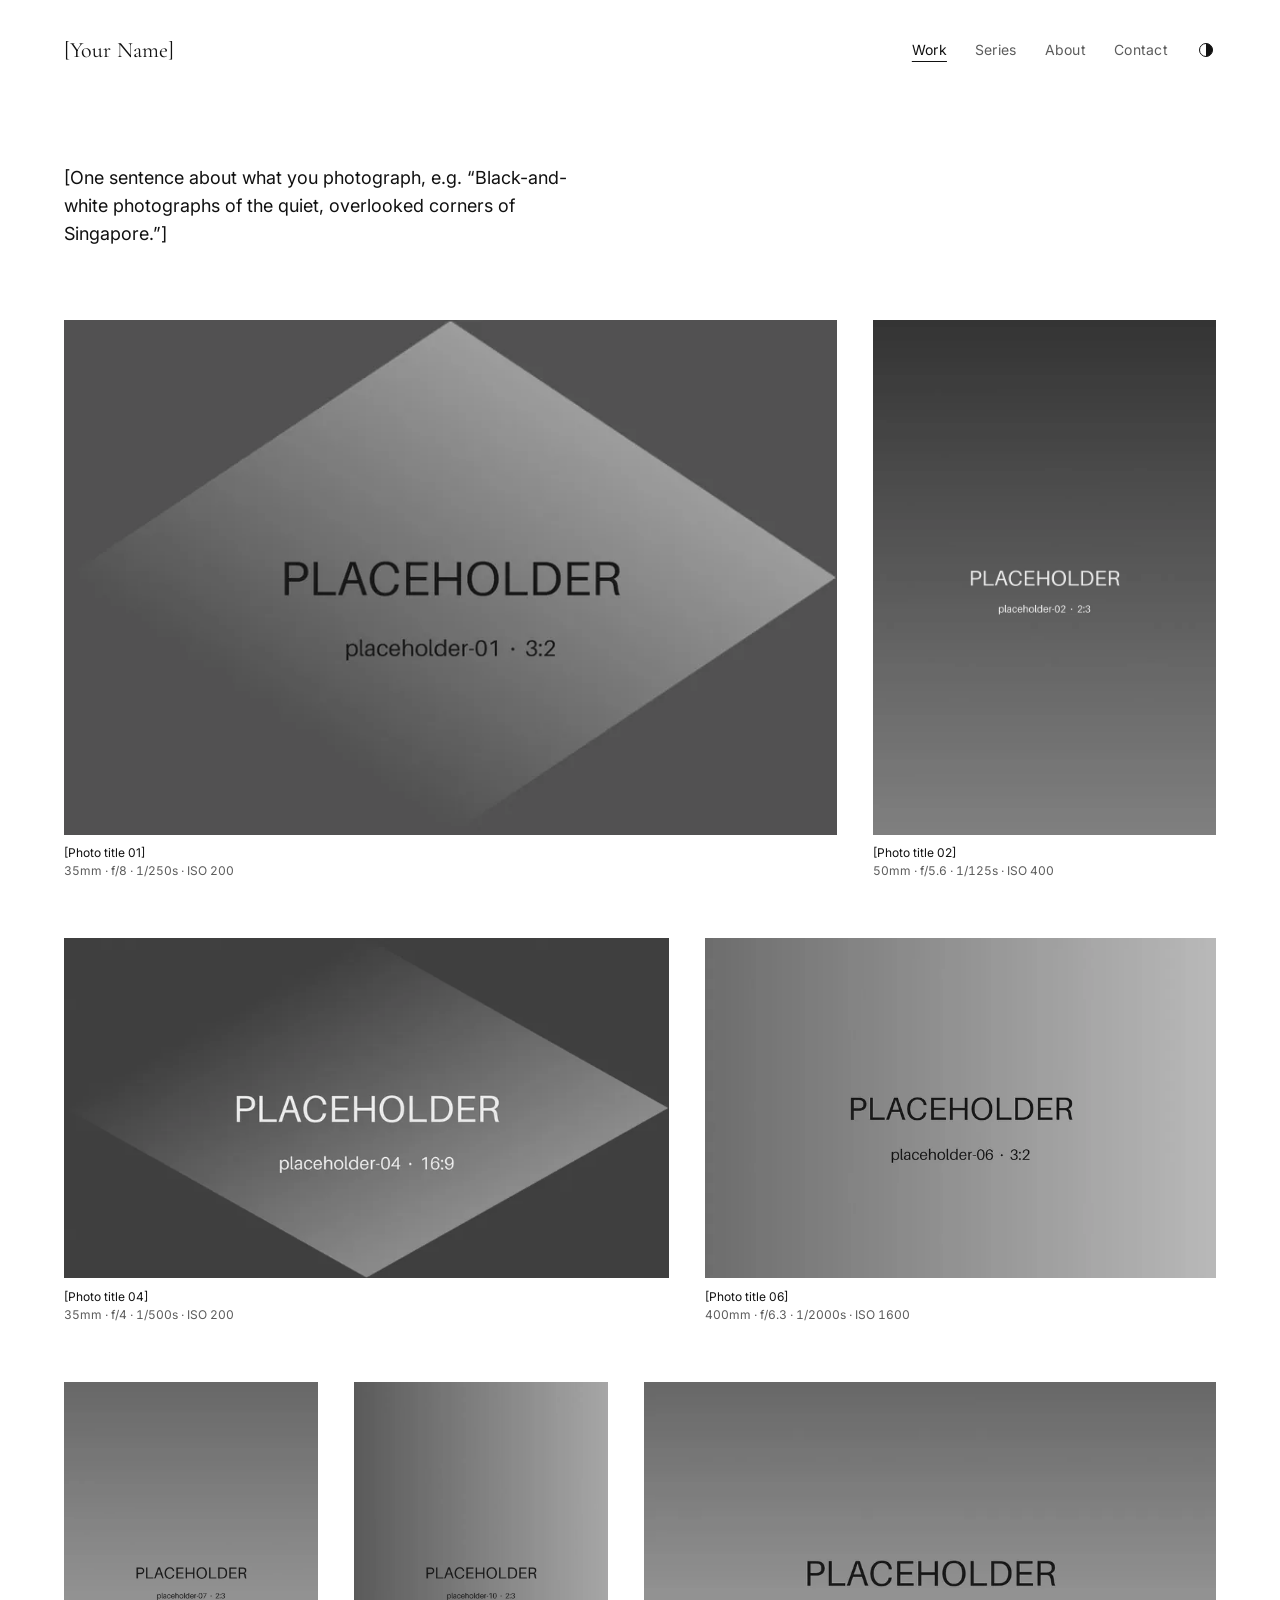
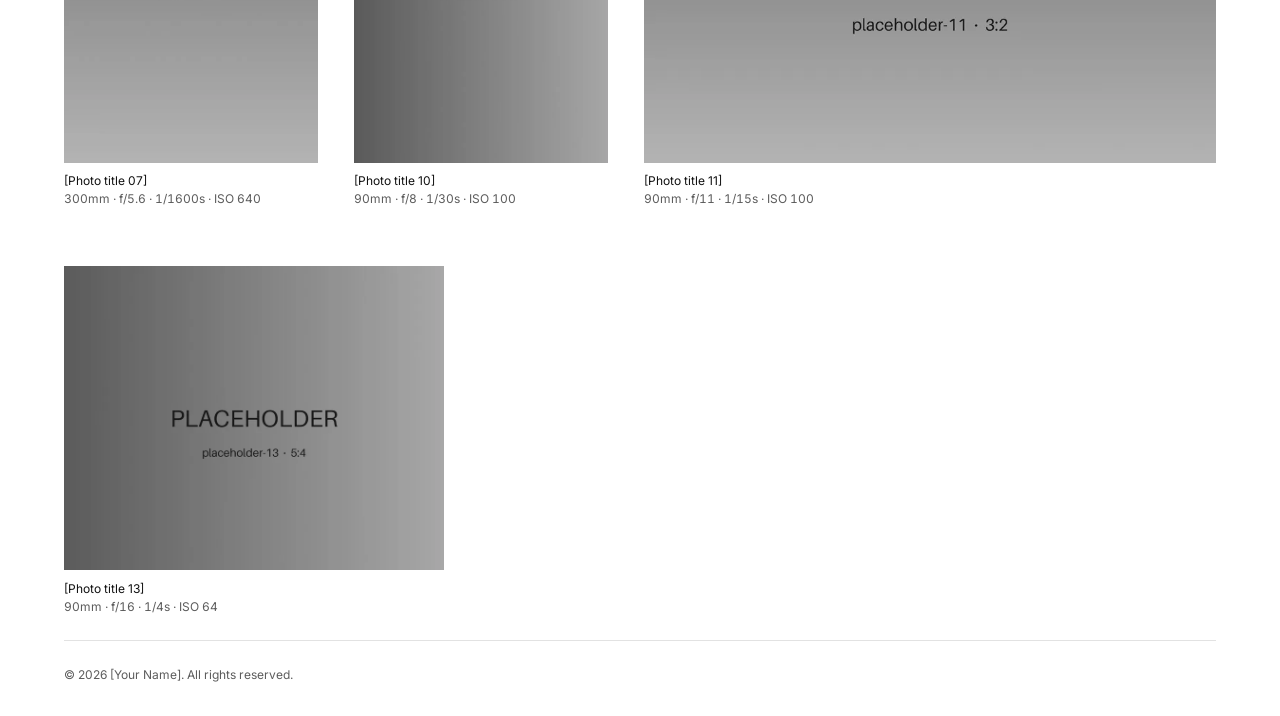
==== index.html @ 297c8e25 "Add design system, pages, gallery grid and lightbox" ====
<!doctype html>
<html lang="en">
<head>
  <meta charset="utf-8">
  <meta name="viewport" content="width=device-width, initial-scale=1, viewport-fit=cover">
  <title>[Your Name] — Photography</title>
  <meta name="description" content="[One sentence about what you photograph.]">
  <meta name="color-scheme" content="light dark">
  <meta name="theme-color" content="#ffffff">
  <link rel="icon" href="assets/favicon.svg" type="image/svg+xml">
  <script>try{var t=localStorage.getItem("theme");if(t)document.documentElement.dataset.theme=t}catch(e){}</script>
  <link rel="preconnect" href="https://fonts.googleapis.com">
  <link rel="preconnect" href="https://fonts.gstatic.com" crossorigin>
  <link rel="stylesheet" href="https://fonts.googleapis.com/css2?family=Cormorant+Garamond:wght@400;500&family=Inter:wght@400;500&display=swap">
  <link rel="stylesheet" href="assets/css/style.css">
  <script type="module" src="assets/js/site.js"></script>
  <script type="module" src="assets/js/gallery.js"></script>
</head>
<body>
  <a class="skip-link" href="#main">Skip to content</a>

  <header class="site-header">
    <h1 class="brand"><a href="./">[Your Name]</a></h1>
    <nav class="site-nav" aria-label="Main">
      <ul>
        <li><a href="./" aria-current="page">Work</a></li>
        <li><a href="series.html">Series</a></li>
        <li><a href="about.html">About</a></li>
        <li><a href="contact.html">Contact</a></li>
      </ul>
    </nav>
    <button class="theme-toggle" type="button" aria-label="Switch theme">
      <svg viewBox="0 0 16 16" aria-hidden="true"><circle cx="8" cy="8" r="6.5" fill="none" stroke="currentColor"/><path d="M8 1.5a6.5 6.5 0 0 1 0 13z" fill="currentColor"/></svg>
    </button>
  </header>

  <main id="main" tabindex="-1">
    <section class="intro" aria-label="Introduction">
      <p class="lead">[One sentence about what you photograph, e.g. “Black-and-white photographs of the quiet, overlooked corners of Singapore.”]</p>
    </section>

    <h2 class="visually-hidden">Selected work</h2>
    <div data-gallery="featured">
      <noscript><p class="grid-status">The gallery needs JavaScript to show the photos.</p></noscript>
    </div>
  </main>

  <footer class="site-footer">
    <p>© <span data-year>2026</span> [Your Name]. All rights reserved.</p>
  </footer>
</body>
</html>
---- assets/css/style.css ----
/* ==========================================================================
   Tokens — strictly black and white. Photos are the only colour on the page.
   ========================================================================== */
:root {
  color-scheme: light;
  --bg: #ffffff;
  --text: #111111;
  --muted: #5c5c5c;      /* 6.6:1 on white */
  --rule: #e2e2e2;       /* hairlines */
  --fill: #f2f2f2;       /* reserved space while an image loads */
  --overlay: #ffffff;    /* lightbox background */

  --serif: "Cormorant Garamond", "Iowan Old Style", "Palatino Linotype", Palatino, Georgia, serif;
  --sans: "Inter", system-ui, -apple-system, "Segoe UI", Roboto, "Helvetica Neue", Arial, sans-serif;

  /* Small, consistent type scale */
  --fs-xs: 0.75rem;     /* 12px captions, meta */
  --fs-sm: 0.875rem;    /* 14px body, nav */
  --fs-md: 1.125rem;    /* 18px lead */
  --fs-lg: 1.75rem;     /* 28px headings (serif) */

  --gutter: 1.25rem;    /* page side margin on phones */
  --gap: 1.25rem;       /* space between photos */
  --row: 15rem;         /* target row height of the photo grid (wider screens) */
  --measure: 34rem;     /* max line length for text */
  --tap: 44px;          /* minimum touch target */
}

@media (prefers-color-scheme: dark) {
  :root:not([data-theme="light"]) {
    color-scheme: dark;
    --bg: #0d0d0d;
    --text: #ececec;
    --muted: #a6a6a6;    /* 8.4:1 on #0d0d0d */
    --rule: #2a2a2a;
    --fill: #1a1a1a;
    --overlay: #0d0d0d;
  }
}
:root[data-theme="dark"] {
  color-scheme: dark;
  --bg: #0d0d0d;
  --text: #ececec;
  --muted: #a6a6a6;
  --rule: #2a2a2a;
  --fill: #1a1a1a;
  --overlay: #0d0d0d;
}

@media (min-width: 40em) {
  :root { --gutter: 2.5rem; --gap: 1.75rem; --fs-lg: 2rem; }
}
@media (min-width: 64em) {
  :root { --gutter: 4rem; --gap: 2.25rem; --row: 19rem; }
}
@media (min-width: 90em) {
  :root { --gutter: 6rem; --row: 22rem; }
}

/* ==========================================================================
   Base
   ========================================================================== */
*, *::before, *::after { box-sizing: border-box; }

html {
  -webkit-text-size-adjust: 100%;
  text-size-adjust: 100%;
}

body {
  margin: 0;
  min-height: 100vh;
  min-height: 100dvh;
  display: flex;
  flex-direction: column;
  background: var(--bg);
  color: var(--text);
  font-family: var(--sans);
  font-size: var(--fs-sm);
  line-height: 1.65;
  font-weight: 400;
  -webkit-font-smoothing: antialiased;
}

img { display: block; max-width: 100%; height: auto; }

h1, h2, h3 {
  margin: 0;
  font-family: var(--serif);
  font-weight: 400;
  line-height: 1.15;
  letter-spacing: 0.005em;
}

p { margin: 0 0 1em; }

a {
  color: inherit;
  text-decoration: underline;
  text-decoration-thickness: 1px;
  text-underline-offset: 0.2em;
}

:focus-visible {
  outline: 2px solid var(--text);
  outline-offset: 3px;
}
:focus:not(:focus-visible) { outline: none; }

::selection { background: var(--text); color: var(--bg); }

.visually-hidden {
  position: absolute !important;
  width: 1px; height: 1px;
  overflow: hidden;
  clip-path: inset(50%);
  white-space: nowrap;
}

.skip-link {
  position: absolute;
  left: var(--gutter);
  top: 0.5rem;
  z-index: 10;
  padding: 0.6rem 0.9rem;
  background: var(--bg);
  border: 1px solid var(--text);
  transform: translateY(-200%);
}
.skip-link:focus { transform: none; }

/* ==========================================================================
   Header, nav, footer
   ========================================================================== */
.site-header {
  display: flex;
  flex-wrap: wrap;
  align-items: center;
  justify-content: space-between;
  gap: 0 1rem;
  padding: 1rem var(--gutter) 0.5rem;
}

.brand {
  margin: 0;
  font-family: var(--serif);
  font-size: 1.375rem;
  font-weight: 400;
  line-height: 1.2;
}
.brand a {
  display: inline-flex;
  align-items: center;
  min-height: var(--tap);
  text-decoration: none;
}

.site-nav {
  order: 3;
  flex-basis: 100%;
  border-top: 1px solid var(--rule);
}
.site-nav ul {
  display: flex;
  gap: 1.25rem;
  margin: 0;
  padding: 0;
  list-style: none;
}
.site-nav a {
  display: inline-flex;
  align-items: center;
  min-height: var(--tap);
  color: var(--muted);
  font-size: var(--fs-sm);
  text-decoration: none;
  letter-spacing: 0.02em;
}
.site-nav a:hover,
.site-nav a[aria-current] { color: var(--text); }
.site-nav a[aria-current] {
  text-decoration: underline;
  text-decoration-thickness: 1px;
  text-underline-offset: 0.45em;
}

.theme-toggle {
  display: inline-grid;
  place-items: center;
  width: var(--tap);
  height: var(--tap);
  margin-right: -0.75rem;   /* align the icon, not the hit area, with the gutter */
  padding: 0;
  border: 0;
  background: none;
  color: var(--text);
  cursor: pointer;
}
.theme-toggle svg { width: 1rem; height: 1rem; }

@media (min-width: 40em) {
  .site-header { padding-top: 1.75rem; padding-bottom: 1.75rem; flex-wrap: nowrap; }
  .site-nav { order: 0; flex-basis: auto; margin-left: auto; border-top: 0; }
  .site-nav ul { gap: 1.75rem; }
}

.site-footer {
  margin-top: auto;
  padding: 1.5rem var(--gutter) 2rem;
  color: var(--muted);
  font-size: var(--fs-xs);
}
.site-footer p {
  margin: 0;
  padding-top: 1.5rem;
  border-top: 1px solid var(--rule);
}

main { padding: 0 var(--gutter); }
main:focus { outline: none; }

/* ==========================================================================
   Page intro (home sentence, series heading, page titles)
   ========================================================================== */
.intro {
  max-width: var(--measure);
  padding: 2.5rem 0 3rem;
}
.intro h1 { font-size: var(--fs-lg); margin-bottom: 0.75rem; }
.intro .lead {
  margin: 0;
  font-size: var(--fs-md);
  line-height: 1.55;
  color: var(--text);
}
.intro .meta { margin: 0.75rem 0 0; color: var(--muted); font-size: var(--fs-xs); letter-spacing: 0.04em; }

@media (min-width: 40em) {
  .intro { padding: 4rem 0 4.5rem; }
}

.eyebrow {
  display: block;
  margin-bottom: 0.5rem;
  color: var(--muted);
  font-family: var(--sans);
  font-size: var(--fs-xs);
  letter-spacing: 0.08em;
  text-transform: uppercase;
}
.eyebrow a { text-decoration: none; }
.eyebrow a:hover { text-decoration: underline; }

/* ==========================================================================
   Photo grid — justified rows: every photo keeps its own shape, never cropped.
   Each tile grows in proportion to its aspect ratio (--ar), so a row of mixed
   portrait and landscape photos ends up with one shared height.
   ========================================================================== */
.grid {
  display: flex;
  flex-wrap: wrap;
  gap: calc(var(--gap) * 1.6) var(--gap);
  margin: 0;
  padding: 0;
  list-style: none;
}
.grid::after { content: ""; flex-grow: 1000000; }  /* stop the last row stretching */

.tile {
  flex: 1 1 100%;  /* phones: one photo per row at full width */
  margin: 0;
}
.tile figure { margin: 0; }

@media (min-width: 40em) {
  .tile { flex: var(--ar) 1 calc(var(--ar) * var(--row)); }
}

.tile a {
  display: block;
  text-decoration: none;
  cursor: zoom-in;
}
.tile a:focus-visible { outline-offset: 4px; }

.photo {
  width: 100%;
  height: auto;
  aspect-ratio: var(--ar);   /* reserves the exact space before the file arrives */
  background: var(--fill);
}

.caption {
  display: block;
  padding-top: 0.6rem;
  font-size: var(--fs-xs);
  line-height: 1.5;
}
.caption .title { display: block; color: var(--text); }
.caption .settings { display: block; color: var(--muted); font-variant-numeric: tabular-nums; }

.grid-status { color: var(--muted); padding-bottom: 3rem; }

/* ==========================================================================
   Series index
   ========================================================================== */
.series-list {
  margin: 0;
  padding: 0;
  list-style: none;
  border-top: 1px solid var(--rule);
}
.series-list li { border-bottom: 1px solid var(--rule); }
.series-list a {
  display: grid;
  grid-template-columns: 5.5rem 1fr;
  gap: 1.25rem;
  align-items: center;
  padding: 1.25rem 0;
  text-decoration: none;
}
.series-list img {
  width: 100%;
  aspect-ratio: 1;
  object-fit: cover;
  background: var(--fill);
}
.series-list h2 { font-size: 1.375rem; }
.series-list p { margin: 0.25rem 0 0; color: var(--muted); font-size: var(--fs-xs); }
.series-list a:hover h2 { text-decoration: underline; text-decoration-thickness: 1px; text-underline-offset: 0.2em; }

@media (min-width: 40em) {
  .series-list a { grid-template-columns: 9rem 1fr; gap: 2rem; padding: 1.75rem 0; }
  .series-list h2 { font-size: var(--fs-lg); }
}

.series-nav {
  display: flex;
  justify-content: space-between;
  gap: 1rem;
  margin-top: 4rem;
  border-top: 1px solid var(--rule);
  font-size: var(--fs-sm);
}
.series-nav a {
  display: inline-flex;
  align-items: center;
  min-height: var(--tap);
  padding: 0.75rem 0;
  text-decoration: none;
}
.series-nav a:hover { text-decoration: underline; }
.series-nav .next { margin-left: auto; text-align: right; }

/* ==========================================================================
   Text pages (About, Contact)
   ========================================================================== */
.page {
  display: grid;
  gap: 2.5rem;
  padding-bottom: 3rem;
}
.prose { max-width: var(--measure); }
.prose h2 {
  margin: 2.5rem 0 1rem;
  font-family: var(--sans);
  font-size: var(--fs-xs);
  font-weight: 500;
  letter-spacing: 0.08em;
  text-transform: uppercase;
  color: var(--muted);
}

.portrait {
  margin: 0;
  max-width: 26rem;
}
.portrait img { width: 100%; background: var(--fill); }

@media (min-width: 52em) {
  .page--about { grid-template-columns: minmax(0, 5fr) minmax(0, 6fr); gap: 4rem; align-items: start; }
}

.details {
  margin: 0;
  border-top: 1px solid var(--rule);
}
.details > div {
  display: grid;
  grid-template-columns: 7rem 1fr;
  gap: 1rem;
  padding: 0.85rem 0;
  border-bottom: 1px solid var(--rule);
}
.details dt { color: var(--muted); }
.details dd { margin: 0; overflow-wrap: anywhere; }
.details .selectable { user-select: all; -webkit-user-select: all; }

/* ==========================================================================
   Lightbox
   ========================================================================== */
.lightbox {
  width: 100%;
  max-width: none;
  height: 100%;
  max-height: none;
  margin: 0;
  padding: 0;
  border: 0;
  background: var(--overlay);
  color: var(--text);
  touch-action: pinch-zoom;   /* we handle horizontal swipes; pinch-zoom still works */
}
.lightbox::backdrop { background: var(--overlay); }
.lightbox[open] {
  display: grid;
  grid-template-rows: auto minmax(0, 1fr) auto;
}

.lightbox-bar {
  display: flex;
  justify-content: space-between;
  align-items: center;
  padding: 0.25rem calc(var(--gutter) - 0.75rem);
  color: var(--muted);
  font-size: var(--fs-xs);
  font-variant-numeric: tabular-nums;
}
.lightbox-count { padding-left: 0.75rem; }

.lightbox-stage {
  display: flex;
  flex-direction: column;
  align-items: center;
  justify-content: center;
  min-height: 0;
  padding: 0 var(--gutter);
  overflow: hidden;
}
.lightbox-img {
  flex: none;
  max-width: none;
  background: var(--fill);   /* the JS sets an exact width/height that fits the screen */
}
.lightbox-caption {
  flex: none;
  margin: 0;
  padding: 0.85rem 0 0.25rem;
  text-align: center;
  font-size: var(--fs-xs);
  line-height: 1.5;
}
.lightbox-caption .title { display: block; }
.lightbox-caption .settings { display: block; color: var(--muted); font-variant-numeric: tabular-nums; }

.lightbox-controls {
  display: flex;
  justify-content: center;
  gap: 1rem;
  padding: 0.25rem var(--gutter) max(0.75rem, env(safe-area-inset-bottom));
}

.icon-button {
  display: inline-grid;
  place-items: center;
  width: var(--tap);
  height: var(--tap);
  padding: 0;
  border: 0;
  background: none;
  color: var(--text);
  cursor: pointer;
}
.icon-button svg { width: 1.25rem; height: 1.25rem; }
.icon-button:disabled { color: var(--rule); cursor: default; }

/* On larger screens the arrows sit at the sides of the photo. */
@media (min-width: 52em) and (hover: hover) {
  .lightbox[open] { grid-template-rows: auto minmax(0, 1fr) 1.5rem; }
  .lightbox-stage { padding: 0 calc(var(--gutter) + var(--tap)); }
  .lightbox-controls { display: contents; }
  .lightbox-controls .prev,
  .lightbox-controls .next { position: fixed; top: 50%; transform: translateY(-50%); }
  .lightbox-controls .prev { left: calc(var(--gutter) / 2); }
  .lightbox-controls .next { right: calc(var(--gutter) / 2); }
}

html.lightbox-open { overflow: hidden; }

/* ==========================================================================
   Motion — the site has no decorative animation; make sure nothing moves for
   people who ask for reduced motion.
   ========================================================================== */
@media (prefers-reduced-motion: reduce) {
  *, *::before, *::after {
    animation: none !important;
    transition: none !important;
    scroll-behavior: auto !important;
  }
}

@media print {
  .site-nav, .theme-toggle, .lightbox { display: none !important; }
}
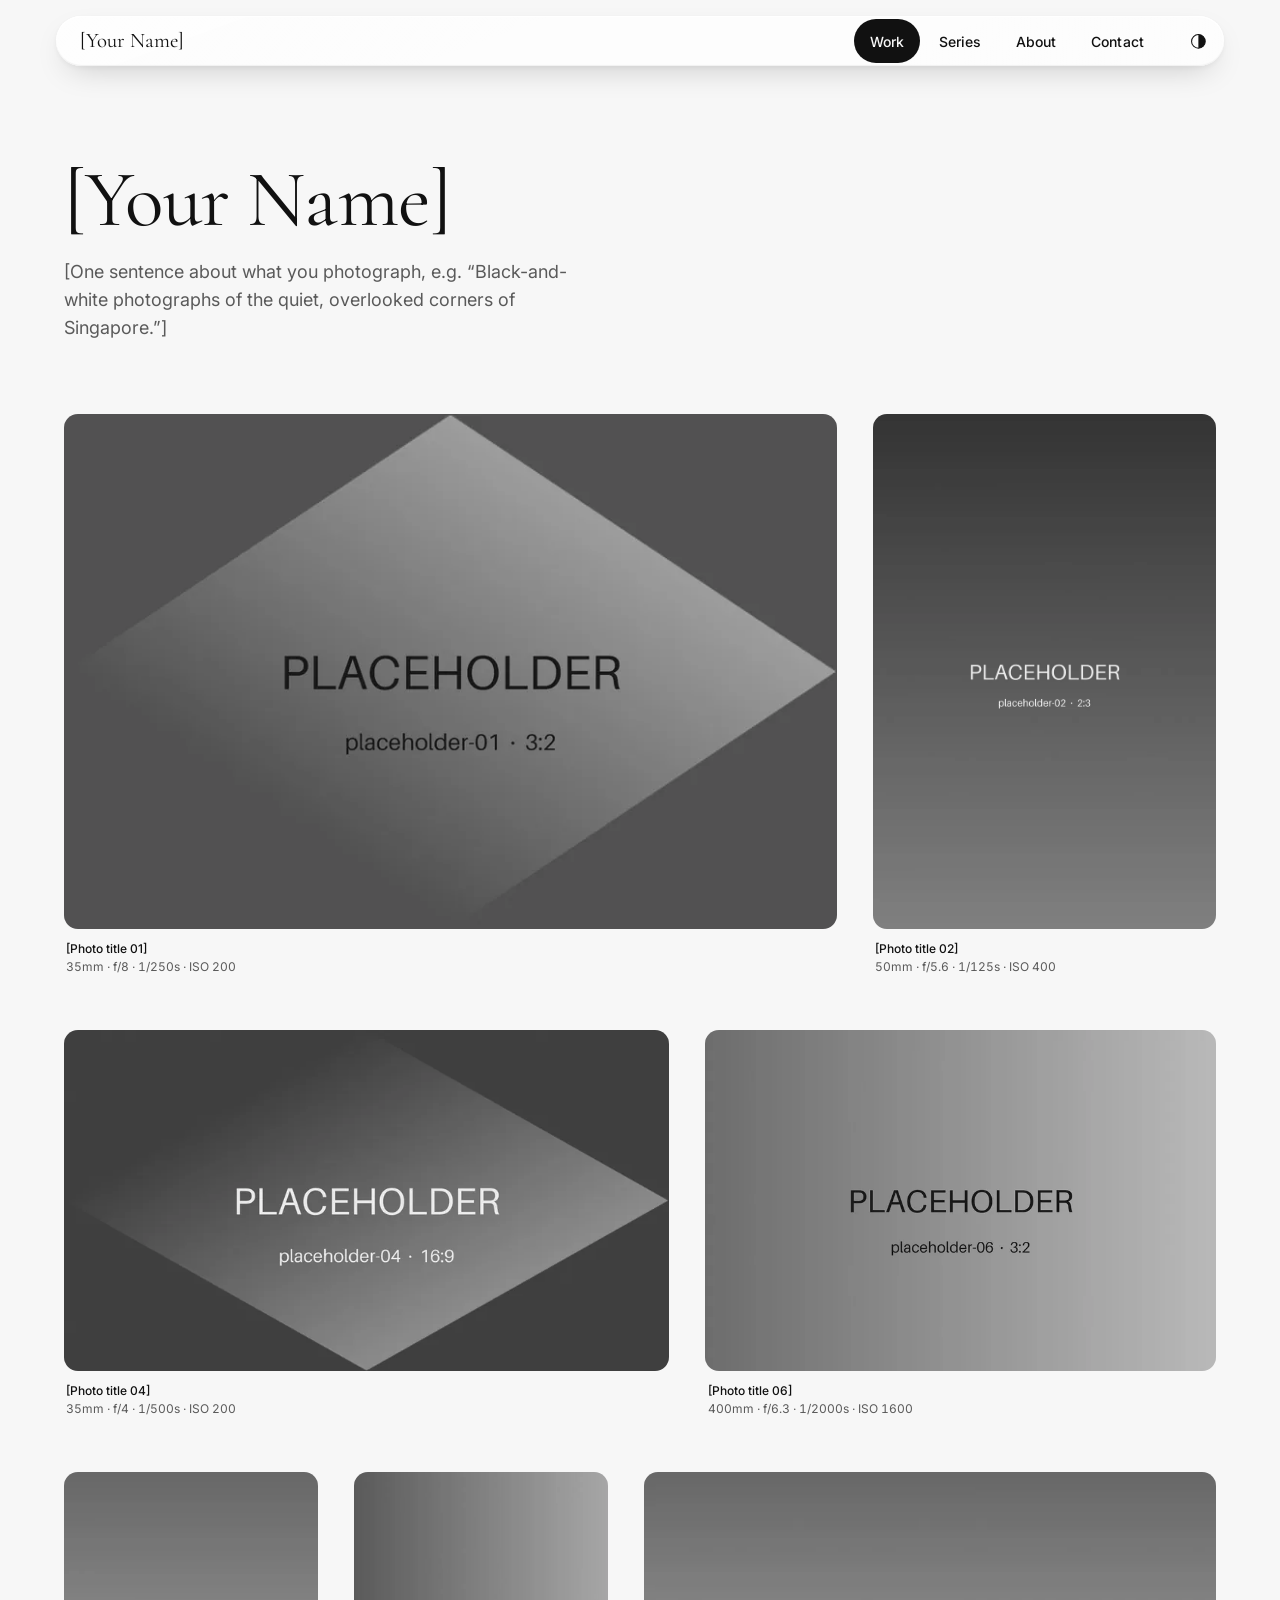
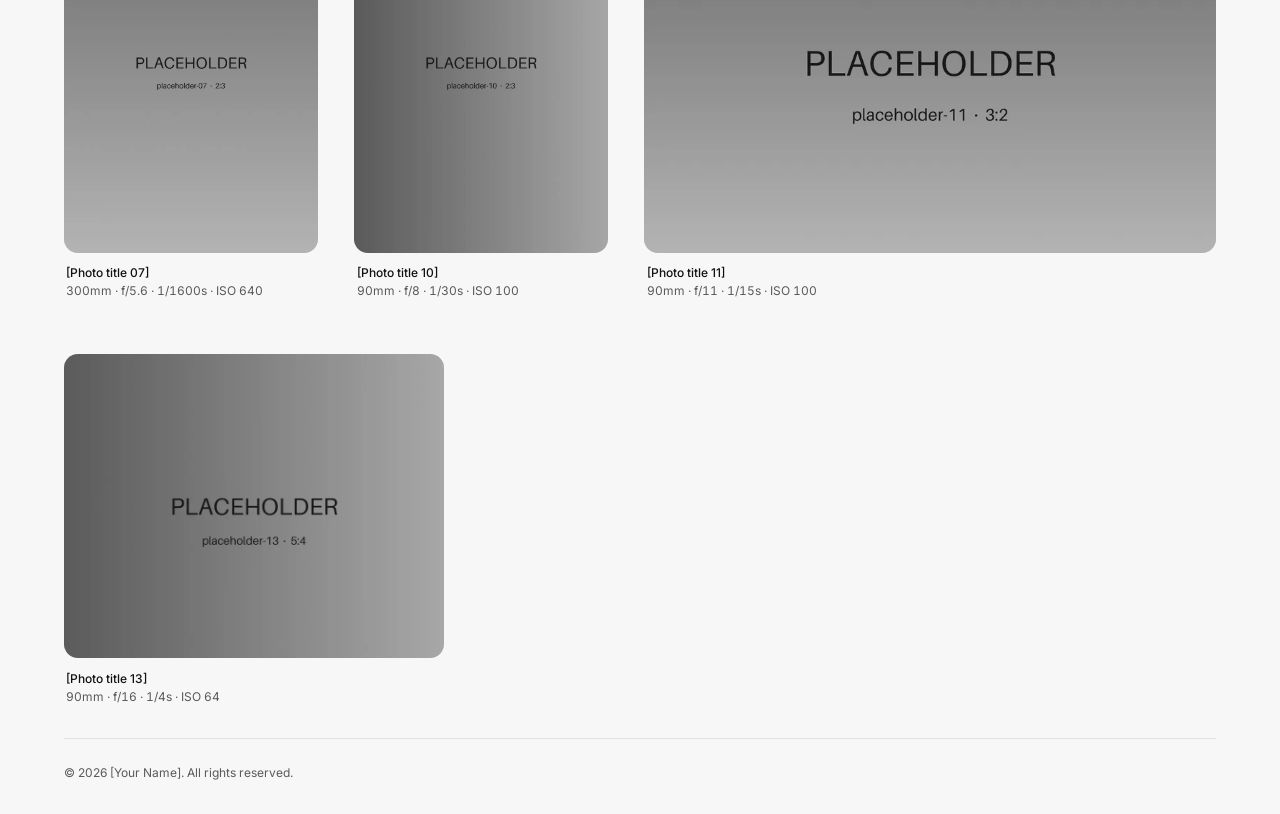
==== commit 3751421e: "Restyle with a black-and-white liquid glass look Floating glass header (bottom tab bar on phones), g" ====
--- a/index.html
+++ b/index.html
@@ -20,7 +20,7 @@
   <a class="skip-link" href="#main">Skip to content</a>
 
   <header class="site-header">
-    <h1 class="brand"><a href="./">[Your Name]</a></h1>
+    <p class="brand"><a href="./">[Your Name]</a></p>
     <nav class="site-nav" aria-label="Main">
       <ul>
         <li><a href="./" aria-current="page">Work</a></li>
@@ -35,7 +35,8 @@
   </header>
 
   <main id="main" tabindex="-1">
-    <section class="intro" aria-label="Introduction">
+    <section class="intro hero">
+      <h1>[Your Name]</h1>
       <p class="lead">[One sentence about what you photograph, e.g. “Black-and-white photographs of the quiet, overlooked corners of Singapore.”]</p>
     </section>
 
--- a/assets/css/style.css
+++ b/assets/css/style.css
@@ -1,50 +1,83 @@
 /* ==========================================================================
-   Tokens — strictly black and white. Photos are the only colour on the page.
+   Tokens — black and white "liquid glass". Photos are the only colour.
    ========================================================================== */
 :root {
   color-scheme: light;
-  --bg: #ffffff;
+  --bg: #f7f7f7;
   --text: #111111;
-  --muted: #5c5c5c;      /* 6.6:1 on white */
-  --rule: #e2e2e2;       /* hairlines */
-  --fill: #f2f2f2;       /* reserved space while an image loads */
-  --overlay: #ffffff;    /* lightbox background */
+  --muted: #5a5a5a;          /* 6.3:1 on --bg */
+  --rule: rgba(0, 0, 0, 0.09);
+  --fill: #e9e9e9;           /* reserved space while an image loads */
+  --ambient: rgba(0, 0, 0, 0.07);
+
+  /* Glass material */
+  --glass-tint: rgba(255, 255, 255, 0.72);
+  --glass-blur: 30px;
+  --glass-edge: rgba(255, 255, 255, 0.75);
+  --glass-hi: rgba(255, 255, 255, 0.95);
+  --glass-lo: rgba(0, 0, 0, 0.06);
+  --glass-sheen: rgba(255, 255, 255, 0.55);
+  --glass-shadow: 0 12px 32px -12px rgba(0, 0, 0, 0.22), 0 2px 6px rgba(0, 0, 0, 0.05);
+  --pill: rgba(0, 0, 0, 0.07);   /* selected item inside a glass bar */
+  --lift: 0 18px 40px -18px rgba(0, 0, 0, 0.35);
 
   --serif: "Cormorant Garamond", "Iowan Old Style", "Palatino Linotype", Palatino, Georgia, serif;
-  --sans: "Inter", system-ui, -apple-system, "Segoe UI", Roboto, "Helvetica Neue", Arial, sans-serif;
+  --sans: -apple-system, BlinkMacSystemFont, "SF Pro Text", "Inter", system-ui, "Segoe UI", Roboto, "Helvetica Neue", Arial, sans-serif;
 
   /* Small, consistent type scale */
-  --fs-xs: 0.75rem;     /* 12px captions, meta */
-  --fs-sm: 0.875rem;    /* 14px body, nav */
-  --fs-md: 1.125rem;    /* 18px lead */
-  --fs-lg: 1.75rem;     /* 28px headings (serif) */
-
-  --gutter: 1.25rem;    /* page side margin on phones */
-  --gap: 1.25rem;       /* space between photos */
-  --row: 15rem;         /* target row height of the photo grid (wider screens) */
-  --measure: 34rem;     /* max line length for text */
-  --tap: 44px;          /* minimum touch target */
+  --fs-xs: 0.75rem;
+  --fs-sm: 0.875rem;
+  --fs-md: 1.125rem;
+  --fs-lg: 1.75rem;
+  --fs-xl: clamp(2.75rem, 9vw, 5rem);
+
+  --r-photo: 14px;
+  --r-card: 22px;
+  --r-pill: 999px;
+
+  --gutter: 1.25rem;
+  --gap: 1.25rem;
+  --row: 15rem;          /* target row height of the photo grid */
+  --measure: 34rem;
+  --tap: 44px;
+  --spring: cubic-bezier(0.34, 1.4, 0.64, 1);
 }
 
 @media (prefers-color-scheme: dark) {
   :root:not([data-theme="light"]) {
     color-scheme: dark;
-    --bg: #0d0d0d;
-    --text: #ececec;
-    --muted: #a6a6a6;    /* 8.4:1 on #0d0d0d */
-    --rule: #2a2a2a;
+    --bg: #0b0b0b;
+    --text: #efefef;
+    --muted: #a8a8a8;
+    --rule: rgba(255, 255, 255, 0.1);
     --fill: #1a1a1a;
-    --overlay: #0d0d0d;
+    --ambient: rgba(255, 255, 255, 0.07);
+    --glass-tint: rgba(28, 28, 28, 0.72);
+    --glass-edge: rgba(255, 255, 255, 0.12);
+    --glass-hi: rgba(255, 255, 255, 0.2);
+    --glass-lo: rgba(0, 0, 0, 0.4);
+    --glass-sheen: rgba(255, 255, 255, 0.1);
+    --glass-shadow: 0 14px 36px -12px rgba(0, 0, 0, 0.8), 0 2px 6px rgba(0, 0, 0, 0.4);
+    --pill: rgba(255, 255, 255, 0.12);
+    --lift: 0 18px 40px -18px rgba(0, 0, 0, 0.9);
   }
 }
 :root[data-theme="dark"] {
   color-scheme: dark;
-  --bg: #0d0d0d;
-  --text: #ececec;
-  --muted: #a6a6a6;
-  --rule: #2a2a2a;
+  --bg: #0b0b0b;
+  --text: #efefef;
+  --muted: #a8a8a8;
+  --rule: rgba(255, 255, 255, 0.1);
   --fill: #1a1a1a;
-  --overlay: #0d0d0d;
+  --ambient: rgba(255, 255, 255, 0.07);
+  --glass-tint: rgba(28, 28, 28, 0.72);
+  --glass-edge: rgba(255, 255, 255, 0.12);
+  --glass-hi: rgba(255, 255, 255, 0.2);
+  --glass-lo: rgba(0, 0, 0, 0.4);
+  --glass-sheen: rgba(255, 255, 255, 0.1);
+  --glass-shadow: 0 14px 36px -12px rgba(0, 0, 0, 0.8), 0 2px 6px rgba(0, 0, 0, 0.4);
+  --pill: rgba(255, 255, 255, 0.12);
+  --lift: 0 18px 40px -18px rgba(0, 0, 0, 0.9);
 }
 
 @media (min-width: 40em) {
@@ -55,6 +88,65 @@
 }
 @media (min-width: 90em) {
   :root { --gutter: 6rem; --row: 22rem; }
+}
+
+/* ==========================================================================
+   Glass material. The blur and highlights live on ::before/::after so that
+   the element itself keeps no backdrop-filter (which would trap fixed children).
+   ========================================================================== */
+.site-header,
+.site-nav ul,
+.series-label,
+.details,
+.series-nav a,
+.lightbox .icon-button,
+.lightbox-count,
+.lightbox-caption {
+  position: relative;
+  isolation: isolate;
+}
+.site-header::before,
+.site-nav ul::before,
+.series-label::before,
+.details::before,
+.series-nav a::before,
+.lightbox .icon-button::before,
+.lightbox-count::before,
+.lightbox-caption::before {
+  content: "";
+  position: absolute;
+  inset: 0;
+  z-index: -1;
+  border-radius: inherit;
+  background: var(--glass-tint);
+  -webkit-backdrop-filter: blur(var(--glass-blur)) saturate(1.6);
+  backdrop-filter: blur(var(--glass-blur)) saturate(1.6);
+  box-shadow: var(--glass-shadow);
+}
+.site-header::after,
+.site-nav ul::after,
+.series-label::after,
+.details::after,
+.series-nav a::after,
+.lightbox .icon-button::after,
+.lightbox-count::after,
+.lightbox-caption::after {
+  content: "";
+  position: absolute;
+  inset: 0;
+  z-index: -1;
+  border-radius: inherit;
+  pointer-events: none;
+  /* specular sheen + bright top edge + soft inner rim */
+  background: linear-gradient(160deg, var(--glass-sheen) 0%, transparent 38%, transparent 72%, var(--glass-sheen) 130%);
+  box-shadow:
+    inset 0 1px 0 var(--glass-hi),
+    inset 0 -1px 1px var(--glass-lo),
+    inset 0 0 0 1px var(--glass-edge);
+}
+
+@supports not ((backdrop-filter: blur(1px)) or (-webkit-backdrop-filter: blur(1px))) {
+  :root { --glass-tint: color-mix(in srgb, var(--bg) 94%, transparent); }
 }
 
 /* ==========================================================================
@@ -65,6 +157,8 @@
 html {
   -webkit-text-size-adjust: 100%;
   text-size-adjust: 100%;
+  scroll-padding-top: 6rem;
+  background: var(--bg);
 }
 
 body {
@@ -78,8 +172,20 @@
   font-family: var(--sans);
   font-size: var(--fs-sm);
   line-height: 1.65;
-  font-weight: 400;
   -webkit-font-smoothing: antialiased;
+}
+
+/* Soft monochrome light behind everything, so the glass has something to catch. */
+body::before {
+  content: "";
+  position: fixed;
+  inset: -10%;
+  z-index: -1;
+  pointer-events: none;
+  background:
+    radial-gradient(38% 42% at 12% 8%, var(--ambient), transparent 70%),
+    radial-gradient(32% 38% at 92% 28%, var(--ambient), transparent 70%),
+    radial-gradient(45% 40% at 40% 105%, var(--ambient), transparent 70%);
 }
 
 img { display: block; max-width: 100%; height: auto; }
@@ -88,7 +194,7 @@
   margin: 0;
   font-family: var(--serif);
   font-weight: 400;
-  line-height: 1.15;
+  line-height: 1.1;
   letter-spacing: 0.005em;
 }
 
@@ -118,35 +224,56 @@
 }
 
 .skip-link {
-  position: absolute;
+  position: fixed;
   left: var(--gutter);
   top: 0.5rem;
-  z-index: 10;
-  padding: 0.6rem 0.9rem;
-  background: var(--bg);
-  border: 1px solid var(--text);
+  z-index: 50;
+  padding: 0.6rem 1rem;
+  border-radius: var(--r-pill);
+  background: var(--text);
+  color: var(--bg);
+  text-decoration: none;
   transform: translateY(-200%);
 }
 .skip-link:focus { transform: none; }
 
-/* ==========================================================================
-   Header, nav, footer
+/* Springy press feedback on everything you tap */
+.site-nav a,
+.theme-toggle,
+.icon-button,
+.series-nav a,
+.series-card {
+  transition: transform 0.35s var(--spring), background-color 0.2s ease, color 0.2s ease;
+}
+.site-nav a:active,
+.theme-toggle:active,
+.icon-button:active,
+.series-nav a:active { transform: scale(0.94); }
+
+/* ==========================================================================
+   Header: a floating glass pill. Nav becomes a bottom tab bar on phones.
    ========================================================================== */
 .site-header {
-  display: flex;
-  flex-wrap: wrap;
+  position: sticky;
+  top: max(0.6rem, env(safe-area-inset-top));
+  z-index: 20;
+  display: flex;
   align-items: center;
   justify-content: space-between;
-  gap: 0 1rem;
-  padding: 1rem var(--gutter) 0.5rem;
+  gap: 1rem;
+  width: calc(100% - 2 * var(--gutter) + 1rem);
+  max-width: 76rem;
+  margin: 0.6rem auto 0;
+  padding: 0.2rem 0.25rem 0.2rem 1.15rem;
+  border-radius: var(--r-pill);
 }
 
 .brand {
   margin: 0;
   font-family: var(--serif);
-  font-size: 1.375rem;
-  font-weight: 400;
+  font-size: 1.3rem;
   line-height: 1.2;
+  white-space: nowrap;
 }
 .brand a {
   display: inline-flex;
@@ -155,58 +282,73 @@
   text-decoration: none;
 }
 
-.site-nav {
-  order: 3;
-  flex-basis: 100%;
-  border-top: 1px solid var(--rule);
-}
 .site-nav ul {
   display: flex;
-  gap: 1.25rem;
-  margin: 0;
-  padding: 0;
+  gap: 0.15rem;
+  margin: 0;
+  padding: 0.3rem;
   list-style: none;
+  border-radius: var(--r-pill);
 }
 .site-nav a {
   display: inline-flex;
   align-items: center;
+  justify-content: center;
   min-height: var(--tap);
-  color: var(--muted);
+  padding: 0 1rem;
+  border-radius: var(--r-pill);
+  color: var(--text);
   font-size: var(--fs-sm);
+  font-weight: 500;
+  letter-spacing: 0.01em;
   text-decoration: none;
-  letter-spacing: 0.02em;
-}
-.site-nav a:hover,
-.site-nav a[aria-current] { color: var(--text); }
-.site-nav a[aria-current] {
-  text-decoration: underline;
-  text-decoration-thickness: 1px;
-  text-underline-offset: 0.45em;
+}
+.site-nav a:hover { background: var(--pill); }
+.site-nav a[aria-current] { background: var(--text); color: var(--bg); }
+
+/* Phones: nav floats at the bottom, within thumb reach. */
+@media (max-width: 39.999em) {
+  body { padding-bottom: calc(5.5rem + env(safe-area-inset-bottom)); }
+  .site-nav {
+    position: fixed;
+    left: 50%;
+    bottom: max(0.85rem, env(safe-area-inset-bottom));
+    z-index: 20;
+    transform: translateX(-50%);
+    width: max-content;
+    max-width: calc(100% - 1.5rem);
+  }
+  .site-nav a { padding: 0 0.95rem; }
+}
+
+/* Larger screens: nav sits inside the header pill (no glass-on-glass). */
+@media (min-width: 40em) {
+  .site-header { margin-top: 1rem; top: 1rem; padding-left: 1.5rem; }
+  .site-nav { margin-left: auto; }
+  .site-nav ul { padding: 0; }
+  .site-nav ul::before,
+  .site-nav ul::after { display: none; }
 }
 
 .theme-toggle {
   display: inline-grid;
   place-items: center;
+  flex: none;
   width: var(--tap);
   height: var(--tap);
-  margin-right: -0.75rem;   /* align the icon, not the hit area, with the gutter */
   padding: 0;
   border: 0;
+  border-radius: 50%;
   background: none;
   color: var(--text);
   cursor: pointer;
 }
-.theme-toggle svg { width: 1rem; height: 1rem; }
-
-@media (min-width: 40em) {
-  .site-header { padding-top: 1.75rem; padding-bottom: 1.75rem; flex-wrap: nowrap; }
-  .site-nav { order: 0; flex-basis: auto; margin-left: auto; border-top: 0; }
-  .site-nav ul { gap: 1.75rem; }
-}
+.theme-toggle:hover { background: var(--pill); }
+.theme-toggle svg { width: 1.05rem; height: 1.05rem; }
 
 .site-footer {
   margin-top: auto;
-  padding: 1.5rem var(--gutter) 2rem;
+  padding: 2rem var(--gutter) 2rem;
   color: var(--muted);
   font-size: var(--fs-xs);
 }
@@ -220,56 +362,62 @@
 main:focus { outline: none; }
 
 /* ==========================================================================
-   Page intro (home sentence, series heading, page titles)
+   Page intro
    ========================================================================== */
 .intro {
   max-width: var(--measure);
-  padding: 2.5rem 0 3rem;
+  padding: 3rem 0 2.75rem;
 }
 .intro h1 { font-size: var(--fs-lg); margin-bottom: 0.75rem; }
 .intro .lead {
   margin: 0;
   font-size: var(--fs-md);
   line-height: 1.55;
-  color: var(--text);
 }
 .intro .meta { margin: 0.75rem 0 0; color: var(--muted); font-size: var(--fs-xs); letter-spacing: 0.04em; }
 
+.hero { max-width: 44rem; padding: 3.5rem 0 3rem; }
+.hero h1 {
+  font-size: var(--fs-xl);
+  line-height: 0.95;
+  letter-spacing: -0.01em;
+  margin-bottom: 1.25rem;
+}
+.hero .lead { color: var(--muted); max-width: var(--measure); }
+
 @media (min-width: 40em) {
-  .intro { padding: 4rem 0 4.5rem; }
+  .intro { padding: 4.5rem 0 4rem; }
+  .hero { padding: 6rem 0 4.5rem; }
 }
 
 .eyebrow {
   display: block;
-  margin-bottom: 0.5rem;
+  margin-bottom: 0.6rem;
   color: var(--muted);
   font-family: var(--sans);
   font-size: var(--fs-xs);
   letter-spacing: 0.08em;
   text-transform: uppercase;
 }
-.eyebrow a { text-decoration: none; }
-.eyebrow a:hover { text-decoration: underline; }
+.eyebrow a { display: inline-flex; align-items: center; min-height: var(--tap); text-decoration: none; }
+.eyebrow a::before { content: "‹"; margin-right: 0.4em; font-size: 1.3em; line-height: 1; }
+.eyebrow a:hover { color: var(--text); }
 
 /* ==========================================================================
    Photo grid — justified rows: every photo keeps its own shape, never cropped.
-   Each tile grows in proportion to its aspect ratio (--ar), so a row of mixed
-   portrait and landscape photos ends up with one shared height.
+   Each tile grows in proportion to its aspect ratio (--ar).
    ========================================================================== */
 .grid {
   display: flex;
   flex-wrap: wrap;
-  gap: calc(var(--gap) * 1.6) var(--gap);
+  gap: calc(var(--gap) * 1.5) var(--gap);
   margin: 0;
   padding: 0;
   list-style: none;
 }
-.grid::after { content: ""; flex-grow: 1000000; }  /* stop the last row stretching */
-
-.tile {
-  flex: 1 1 100%;  /* phones: one photo per row at full width */
-  margin: 0;
-}
+.grid::after { content: ""; flex-grow: 1000000; }
+
+.tile { flex: 1 1 100%; margin: 0; }
 .tile figure { margin: 0; }
 
 @media (min-width: 40em) {
@@ -278,79 +426,111 @@
 
 .tile a {
   display: block;
+  border-radius: var(--r-photo);
+  background: var(--fill);
   text-decoration: none;
   cursor: zoom-in;
+  transition: transform 0.45s var(--spring), box-shadow 0.45s ease;
 }
 .tile a:focus-visible { outline-offset: 4px; }
+@media (hover: hover) {
+  .tile a:hover { transform: translateY(-3px); box-shadow: var(--lift); }
+}
+
+.photo,
+.series-cover {
+  opacity: 0;
+  transition: opacity 0.6s ease;
+}
+.photo.is-loaded,
+.series-cover.is-loaded { opacity: 1; }
 
 .photo {
   width: 100%;
   height: auto;
   aspect-ratio: var(--ar);   /* reserves the exact space before the file arrives */
-  background: var(--fill);
+  border-radius: var(--r-photo);
 }
 
 .caption {
   display: block;
-  padding-top: 0.6rem;
+  padding: 0.7rem 0.15rem 0;
   font-size: var(--fs-xs);
   line-height: 1.5;
 }
-.caption .title { display: block; color: var(--text); }
+.caption .title { display: block; font-weight: 500; }
 .caption .settings { display: block; color: var(--muted); font-variant-numeric: tabular-nums; }
 
 .grid-status { color: var(--muted); padding-bottom: 3rem; }
 
 /* ==========================================================================
-   Series index
-   ========================================================================== */
-.series-list {
+   Series index — cover cards with a glass label floating over the photo
+   ========================================================================== */
+.series-grid {
+  display: grid;
+  gap: var(--gap);
   margin: 0;
   padding: 0;
   list-style: none;
-  border-top: 1px solid var(--rule);
-}
-.series-list li { border-bottom: 1px solid var(--rule); }
-.series-list a {
-  display: grid;
-  grid-template-columns: 5.5rem 1fr;
-  gap: 1.25rem;
-  align-items: center;
-  padding: 1.25rem 0;
+}
+@media (min-width: 40em) { .series-grid { grid-template-columns: repeat(2, 1fr); } }
+@media (min-width: 64em) { .series-grid { grid-template-columns: repeat(3, 1fr); } }
+
+.series-card {
+  position: relative;
+  display: block;
+  overflow: hidden;
+  aspect-ratio: 4 / 5;
+  border-radius: var(--r-card);
+  background: var(--fill);
   text-decoration: none;
-}
-.series-list img {
+  transition: transform 0.45s var(--spring), box-shadow 0.45s ease;
+}
+@media (hover: hover) {
+  .series-card:hover { transform: translateY(-4px); box-shadow: var(--lift); }
+}
+.series-card:active { transform: scale(0.98); }
+.series-card:focus-visible { outline-offset: 4px; }
+
+.series-cover {
   width: 100%;
-  aspect-ratio: 1;
+  height: 100%;
   object-fit: cover;
-  background: var(--fill);
-}
-.series-list h2 { font-size: 1.375rem; }
-.series-list p { margin: 0.25rem 0 0; color: var(--muted); font-size: var(--fs-xs); }
-.series-list a:hover h2 { text-decoration: underline; text-decoration-thickness: 1px; text-underline-offset: 0.2em; }
-
-@media (min-width: 40em) {
-  .series-list a { grid-template-columns: 9rem 1fr; gap: 2rem; padding: 1.75rem 0; }
-  .series-list h2 { font-size: var(--fs-lg); }
-}
+}
+
+.series-label {
+  position: absolute;
+  left: 0.75rem;
+  right: 0.75rem;
+  bottom: 0.75rem;
+  display: flex;
+  flex-wrap: wrap;
+  align-items: baseline;
+  justify-content: space-between;
+  gap: 0.1rem 0.75rem;
+  padding: 0.75rem 1.1rem;
+  border-radius: calc(var(--r-card) - 0.75rem + 4px);
+}
+.series-label h2 { font-size: 1.5rem; }
+.series-count { color: var(--muted); font-size: var(--fs-xs); white-space: nowrap; }
 
 .series-nav {
   display: flex;
   justify-content: space-between;
   gap: 1rem;
   margin-top: 4rem;
-  border-top: 1px solid var(--rule);
   font-size: var(--fs-sm);
 }
 .series-nav a {
   display: inline-flex;
   align-items: center;
   min-height: var(--tap);
-  padding: 0.75rem 0;
+  padding: 0 1.25rem;
+  border-radius: var(--r-pill);
+  font-weight: 500;
   text-decoration: none;
 }
-.series-nav a:hover { text-decoration: underline; }
-.series-nav .next { margin-left: auto; text-align: right; }
+.series-nav .next { margin-left: auto; }
 
 /* ==========================================================================
    Text pages (About, Contact)
@@ -361,6 +541,7 @@
   padding-bottom: 3rem;
 }
 .prose { max-width: var(--measure); }
+.prose .lead { font-size: var(--fs-md); line-height: 1.55; }
 .prose h2 {
   margin: 2.5rem 0 1rem;
   font-family: var(--sans);
@@ -374,8 +555,12 @@
 .portrait {
   margin: 0;
   max-width: 26rem;
-}
-.portrait img { width: 100%; background: var(--fill); }
+  border-radius: var(--r-card);
+  overflow: hidden;
+  background: var(--fill);
+  box-shadow: var(--lift);
+}
+.portrait img { width: 100%; }
 
 @media (min-width: 52em) {
   .page--about { grid-template-columns: minmax(0, 5fr) minmax(0, 6fr); gap: 4rem; align-items: start; }
@@ -383,21 +568,22 @@
 
 .details {
   margin: 0;
-  border-top: 1px solid var(--rule);
+  padding: 0.35rem 1.25rem;
+  border-radius: var(--r-card);
 }
 .details > div {
   display: grid;
-  grid-template-columns: 7rem 1fr;
+  grid-template-columns: 6.5rem 1fr;
   gap: 1rem;
-  padding: 0.85rem 0;
-  border-bottom: 1px solid var(--rule);
-}
+  padding: 0.9rem 0;
+}
+.details > div + div { border-top: 1px solid var(--rule); }
 .details dt { color: var(--muted); }
-.details dd { margin: 0; overflow-wrap: anywhere; }
+.details dd { margin: 0; overflow-wrap: anywhere; font-weight: 500; }
 .details .selectable { user-select: all; -webkit-user-select: all; }
 
 /* ==========================================================================
-   Lightbox
+   Lightbox — the page blurs away behind the photo; controls are glass.
    ========================================================================== */
 .lightbox {
   width: 100%;
@@ -407,11 +593,15 @@
   margin: 0;
   padding: 0;
   border: 0;
-  background: var(--overlay);
+  background: transparent;
   color: var(--text);
   touch-action: pinch-zoom;   /* we handle horizontal swipes; pinch-zoom still works */
 }
-.lightbox::backdrop { background: var(--overlay); }
+.lightbox::backdrop {
+  background: color-mix(in srgb, var(--bg) 78%, transparent);
+  -webkit-backdrop-filter: blur(36px) saturate(1.4);
+  backdrop-filter: blur(36px) saturate(1.4);
+}
 .lightbox[open] {
   display: grid;
   grid-template-rows: auto minmax(0, 1fr) auto;
@@ -421,12 +611,15 @@
   display: flex;
   justify-content: space-between;
   align-items: center;
-  padding: 0.25rem calc(var(--gutter) - 0.75rem);
-  color: var(--muted);
+  padding: max(0.75rem, env(safe-area-inset-top)) var(--gutter) 0.75rem;
   font-size: var(--fs-xs);
   font-variant-numeric: tabular-nums;
 }
-.lightbox-count { padding-left: 0.75rem; }
+.lightbox-count {
+  padding: 0.4rem 0.9rem;
+  border-radius: var(--r-pill);
+  font-weight: 500;
+}
 
 .lightbox-stage {
   display: flex;
@@ -435,29 +628,32 @@
   justify-content: center;
   min-height: 0;
   padding: 0 var(--gutter);
-  overflow: hidden;
 }
 .lightbox-img {
   flex: none;
   max-width: none;
+  border-radius: var(--r-photo);
   background: var(--fill);   /* the JS sets an exact width/height that fits the screen */
+  box-shadow: 0 30px 60px -30px rgba(0, 0, 0, 0.5);
 }
 .lightbox-caption {
   flex: none;
-  margin: 0;
-  padding: 0.85rem 0 0.25rem;
+  max-width: 100%;
+  margin: 0.9rem 0 0;
+  padding: 0.5rem 1.1rem;
+  border-radius: 1.1rem;
   text-align: center;
   font-size: var(--fs-xs);
   line-height: 1.5;
 }
-.lightbox-caption .title { display: block; }
+.lightbox-caption .title { display: block; font-weight: 500; }
 .lightbox-caption .settings { display: block; color: var(--muted); font-variant-numeric: tabular-nums; }
 
 .lightbox-controls {
   display: flex;
   justify-content: center;
-  gap: 1rem;
-  padding: 0.25rem var(--gutter) max(0.75rem, env(safe-area-inset-bottom));
+  gap: 1.25rem;
+  padding: 0.85rem var(--gutter) max(1rem, env(safe-area-inset-bottom));
 }
 
 .icon-button {
@@ -467,29 +663,31 @@
   height: var(--tap);
   padding: 0;
   border: 0;
+  border-radius: 50%;
   background: none;
   color: var(--text);
   cursor: pointer;
 }
-.icon-button svg { width: 1.25rem; height: 1.25rem; }
-.icon-button:disabled { color: var(--rule); cursor: default; }
-
-/* On larger screens the arrows sit at the sides of the photo. */
+.lightbox .icon-button { width: 3rem; height: 3rem; }
+.icon-button svg { width: 1.2rem; height: 1.2rem; }
+
+/* On larger screens the arrows float at the sides of the photo. */
 @media (min-width: 52em) and (hover: hover) {
   .lightbox[open] { grid-template-rows: auto minmax(0, 1fr) 1.5rem; }
-  .lightbox-stage { padding: 0 calc(var(--gutter) + var(--tap)); }
+  .lightbox-stage { padding: 0 calc(var(--gutter) + 3.5rem); }
   .lightbox-controls { display: contents; }
   .lightbox-controls .prev,
-  .lightbox-controls .next { position: fixed; top: 50%; transform: translateY(-50%); }
+  .lightbox-controls .next { position: fixed; top: 50%; translate: 0 -50%; }
   .lightbox-controls .prev { left: calc(var(--gutter) / 2); }
   .lightbox-controls .next { right: calc(var(--gutter) / 2); }
 }
 
 html.lightbox-open { overflow: hidden; }
-
-/* ==========================================================================
-   Motion — the site has no decorative animation; make sure nothing moves for
-   people who ask for reduced motion.
+html.lightbox-open .site-header,
+html.lightbox-open .site-nav { visibility: hidden; }
+
+/* ==========================================================================
+   Accessibility preferences
    ========================================================================== */
 @media (prefers-reduced-motion: reduce) {
   *, *::before, *::after {
@@ -497,8 +695,21 @@
     transition: none !important;
     scroll-behavior: auto !important;
   }
+  .tile a:hover, .series-card:hover { transform: none; }
+}
+
+/* Solid surfaces for people who find transparency hard to read. */
+@media (prefers-reduced-transparency: reduce) {
+  :root { --glass-tint: var(--bg) !important; }
+  .lightbox::backdrop { background: var(--bg); }
 }
 
 @media print {
   .site-nav, .theme-toggle, .lightbox { display: none !important; }
-}
+  .site-header::before, .site-header::after { display: none; }
+}
+
+/* Very narrow phones: keep the tab bar on one line. */
+@media (max-width: 22.5em) {
+  .site-nav a { padding: 0 0.7rem; }
+}
